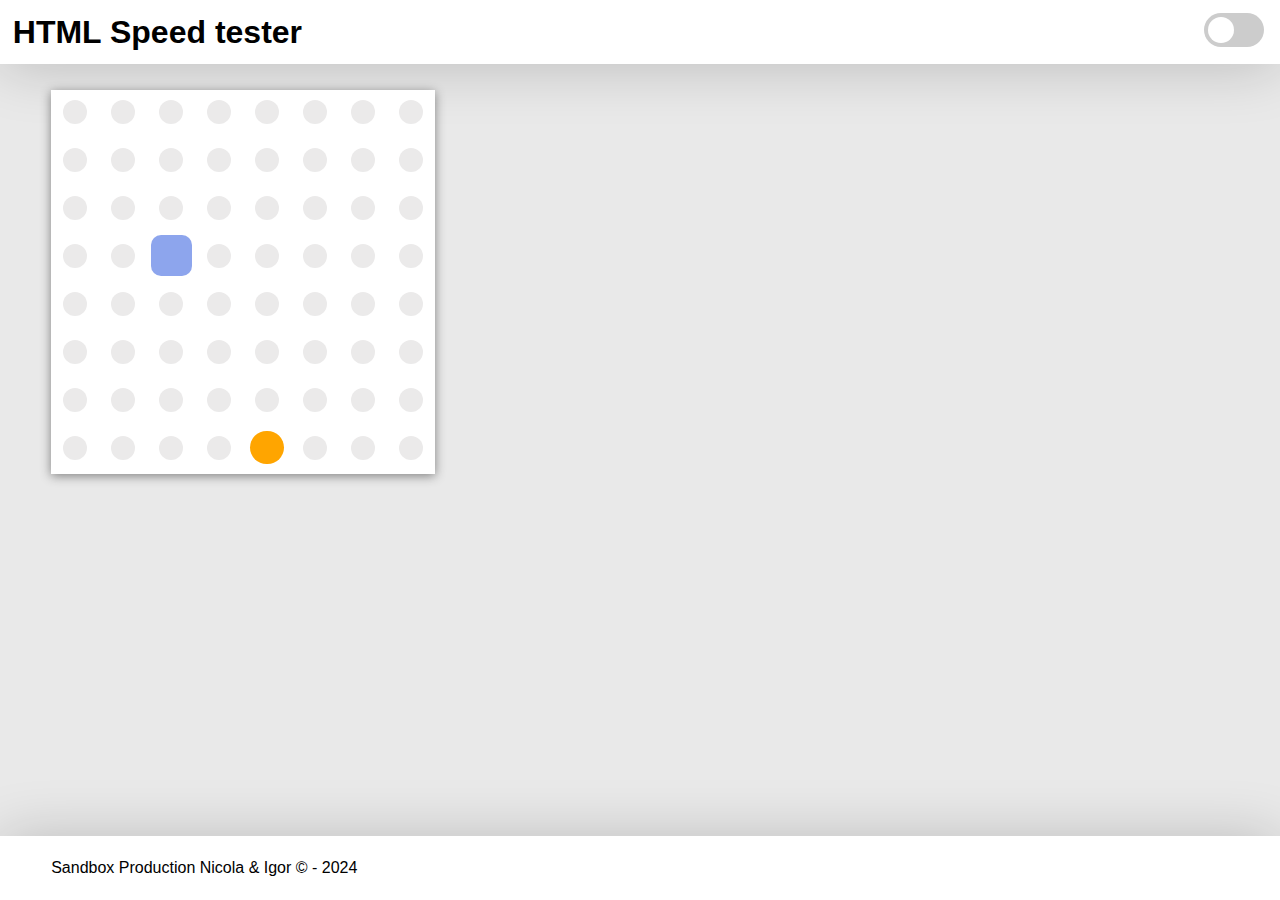
==== surprise.html @ a3264179 "somewhat implemented surprise" ====
<!DOCTYPE html>
<html lang="en">
<head>
    <meta charset="UTF-8">
    <meta name="viewport" content="width=device-width, initial-scale=1.0">
    <title>🏁HTML-Speed tester🏁</title>
    <link rel="stylesheet" href="./style.css"/>
    <link rel="stylesheet" href="./Styles/components/slider.css"/>
    <link rel="stylesheet" href="./Styles/Animations/loadingAnimation.css"/>
    <link rel="stylesheet" href="./Styles/surprise.css"/>
</head>
<body class="Body">
    <header class="Header">
        <h1 class="Title">HTML Speed tester</h1>
        <div class="switch">
            <label class="theme-switch" for="checkbox">
                <input type="checkbox" id="checkbox" />
                <div class="slider round"></div>
            </label>
        </div>
    </header>
    <div class="Container">

    <div class="grid-container">
        
    </div>
    </div>

    <script src="./Scripts/surprise.js"></script>
    <footer class="Footer"><p>Sandbox Production Nicola & Igor © - 2024</p></footer>
</body>
</html>
---- style.css ----
:root{
    --background-colour: #e9e9e9;
    --background-container-colour: #ffffff;
    --field-background: #e9e9e9;
    --box-shadow: #00000033;
    --box-shadow-dark: #808080;
    --accent-color: #4169e1;
    --accent-color-hover: #3555b4;
    --text-colour: #000;
    --button-text-colour: #fff;
}

[data-theme="dark"]{
    --background-colour: #3f3f3f;
    --background-container-colour: #272727;
    --field-background: #2e2e2e;
    --box-shadow: #d6d6d6;
    --box-shadow-dark: #808080;
    --accent-color: #484fad;
    --accent-color-hover: #4f56bd;
    --text-colour: #fff;
}

body{
    font-family: Arial, Helvetica, sans-serif;
    margin: 0;
    padding: 0;
    height: 100vh;
    background-color: var(--background-colour);
    color: var(--text-colour);
}

p{
    margin: 0;
}

.Body{
    display: grid;
    grid-template-rows: 4rem auto 4rem;
}

.Header, .InputRow{            
    display: flex;
    flex-direction: row;
    align-content: center;
    align-items: center;
}

.Header{
    display: flex;
    flex-direction: row;
    justify-content: space-between;
    align-items: center;
    background-color: var(--background-container-colour);
    height: 100%;
    box-shadow: 0px 2px 60px var(--box-shadow);
}

.Container{
    font-family: Arial, Helvetica, sans-serif;
    padding: 2% 4%;
    height: 93%;
    width: 92%;
    display: flex;
    flex-direction: column;
    justify-content: start;
}

.NavContainer{
    width: 100%;
    height: max-content;
    display: flex;
    flex-direction: row;
    flex-wrap: wrap;
    justify-content: space-between;
}

.InteractionContainer{
    width: max-content;
    display: flex;
    flex-wrap: wrap;
    justify-content: space-evenly;
    height: 3rem;
}

.InputRow{
    background-color: var(--background-container-colour);
    box-shadow: 0px 2px 10px var(--box-shadow-dark);
    height: 100%;
    justify-content: space-around;
    width: 25rem;
}

.StopWatchContainer{
    background-color: var(--background-container-colour);
    box-shadow: 0px 2px 10px var(--box-shadow-dark);
    margin: 0 1rem;
    width: 9rem;
    display: flex;
    justify-content: center;
    align-items: center;
}

.inputBtn{
    display: flex;
    justify-content: center;
    align-items: center;
    background-color: var(--accent-color);
    color: var(--button-text-colour);
    border: none;
    height: 2rem;
    min-width: 5rem;
    padding: 3%;
    text-align: center;
    transition: 1s;
}

.inputBtn:hover{
    transition: 0.25s;
    transform: scale(1.1);
    cursor: pointer;
    background-color: var(--accent-color-hover);
}

.Title{
    margin: 0;
    padding: 0;
    margin-left: 1%;
}

.TestItemContainer{
    position: relative;
    background-color: var(--background-container-colour);
    box-shadow: 0px 2px 10px var(--box-shadow-dark);
    margin: 0;
    margin-top: 2rem;
    width: 100%;
    height: 90%;
    max-height: 65vh;
    display: flex;
    flex-direction: row;
    flex-wrap: wrap;
    justify-content: center;
    border: var(--background-container-colour) 2% solid;
    align-items: flex-start;
    align-content: flex-start;
    overflow-y: scroll;
}

.TestContainer{
    margin: 5px;
    padding: 5px;
    width: 80px;
    min-width: fit-content;
    text-align: center;
    
    box-shadow: 0px 2px 3px var(--box-shadow-dark);
    background-color: var(--field-background);
}

.TestContainer:hover{
    cursor: pointer;
    transform: scale(1.1);
    filter: brightness(0.9);
}

.Footer{
    background-color: var(--background-container-colour);
    color: var(--text-colour);
    height: 100%;
    padding: 0 4%;
    box-shadow: 0px 2px 60px var(--box-shadow);

    display: flex;
    align-items: center;
}

#NumberInput{
    border: none;
    border-bottom: var(--accent-color) 0.15rem solid;
    color: var(--text-colour);
    background-color: var(--background-colour);
    border-top-left-radius: 3px;
    border-top-right-radius: 3px;
    height: 1.75rem;
}
---- Styles/components/slider.css ----
.switch {
    padding-right: 1rem;
}
    
.theme-switch {
  display: inline-block;
  height: 34px;
  position: relative;
  width: 60px;
}

.theme-switch input {
  display:none;
}

.slider {
  background-color: #ccc;
  bottom: 0;
  cursor: pointer;
  left: 0;
  position: absolute;
  right: 0;
  top: 0;
  transition: .4s;
}

.slider:before {
  background-color: #fff;
  bottom: 4px;
  content: "";
  height: 26px;
  left: 4px;
  position: absolute;
  transition: .4s;
  width: 26px;
}

input:checked + .slider {
  background-color: var(--background-colour);
}

input:checked + .slider:before {
  transform: translateX(26px);
}

.slider.round {
  border-radius: 34px;
}

.slider.round:before {
  border-radius: 50%;
}
---- Styles/Animations/loadingAnimation.css ----
/* Source: https://css-loaders.com/factory/ */
.FactoryLoader {
    position: absolute;
    align-self: center;

    width: 90px;
    height: 14px;
    box-shadow: 0 3px 0 var(--text-colour);
    clip-path: inset(-40px 0 -5px)
  }
  .FactoryLoader:before {
    content: "";
    position: absolute;
    inset: auto calc(50% - 17px) 0;
    height: 50px;
    --g:no-repeat linear-gradient(var(--accent-color) 0 0);
    background: var(--g),var(--g),var(--g),var(--g);
    background-size: 16px 14px;
    animation:
      l7-1 2s infinite linear,
      l7-2 2s infinite linear;
  }
  @keyframes l7-1 {
    0%,
    100%  {background-position: 0 -50px,100% -50px}
    17.5% {background-position: 0 100%,100% -50px,0 -50px,100% -50px}
    35%   {background-position: 0 100%,100% 100% ,0 -50px,100% -50px}
    52.5% {background-position: 0 100%,100% 100% ,0 calc(100% - 16px),100% -50px}
    70%,
    98%  {background-position: 0 100%,100% 100% ,0 calc(100% - 16px),100% calc(100% - 16px)}
  }
  @keyframes l7-2 {
    0%,70% {transform:translate(0)}
    100%  {transform:translate(200%)}
  }
---- Styles/surprise.css ----
.grid-container{
    display: inline-grid;
    background-color: var(--background-container-colour);
    box-shadow: 0px 2px 10px var(--box-shadow-dark);
    width: 30vw;
    height: 30vw;
}

.grid-item{
    text-align: center;
    align-content: center;
}

.grid-item::before{
    content: '';
    display: inline-block;
    width: 50%;
    height: 50%;
    -moz-border-radius: 7.5px;
    -webkit-border-radius: 7.5px;
    border-radius: 100%;
    background-color: rgb(235, 234, 234);
    transition: 0.25s;
}

.grid-item.snake-block::before{
    content: '';
    display: inline-block;
    width: 85%;
    height: 85%;
    border-radius: 10px;
    background-color: var(--accent-color);
}

.grid-item.snake-head-block::before{
     opacity: 0.6;
}

.grid-item.snake-tail-block::before{
    filter: brightness(0.7);
}

.grid-item.collision-block::before{
    background-color: red;
}

.grid-item.fruit-block::before{
    content: '';
    display: inline-block;
    width: 70%;
    height: 70%;
    border-radius: 100%;
    background-color: orange;
}
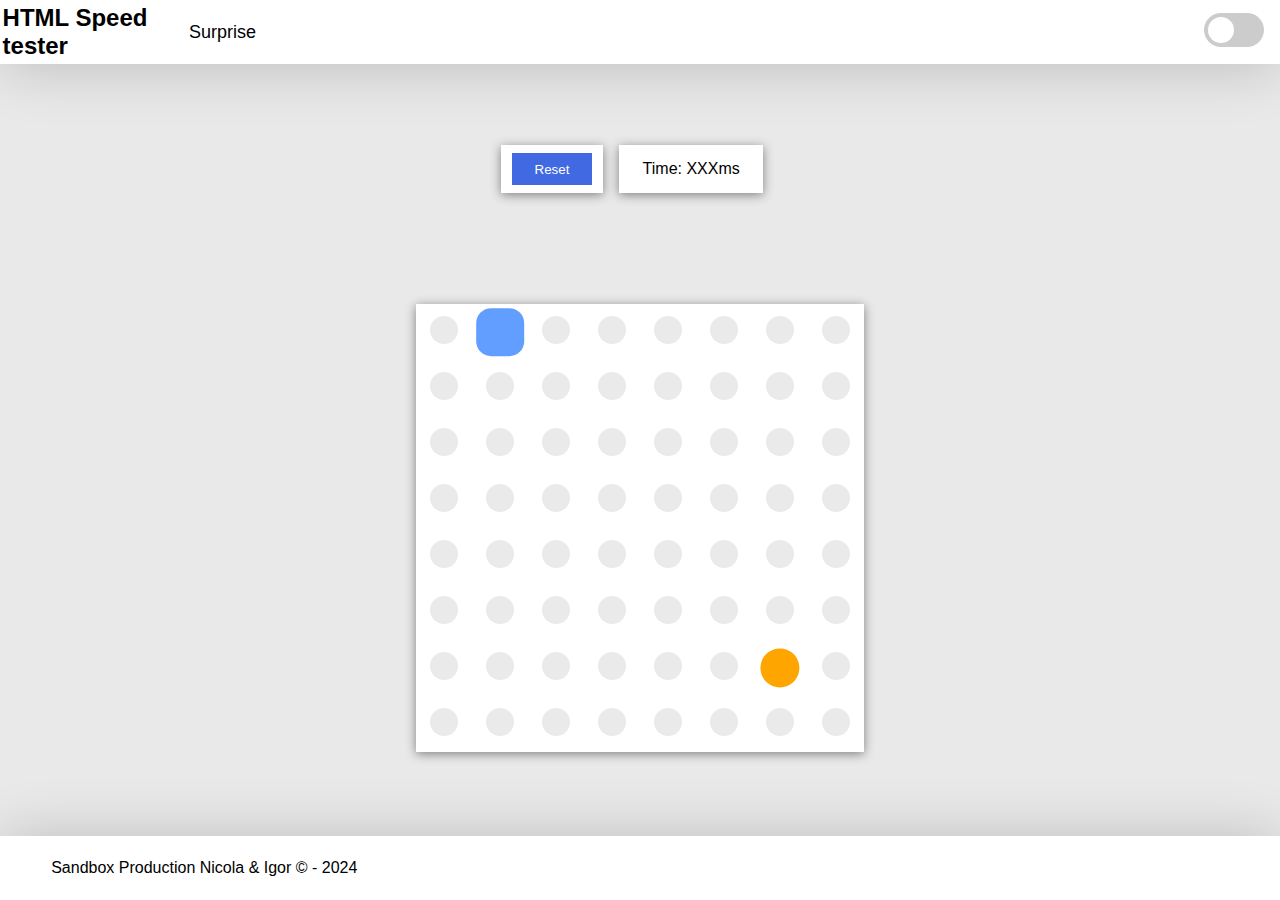
==== commit d9b551b5: "implemented animations" ====
--- a/surprise.html
+++ b/surprise.html
@@ -11,7 +11,10 @@
 </head>
 <body class="Body">
     <header class="Header">
-        <h1 class="Title">HTML Speed tester</h1>
+        <div class="Link-Container">
+        <a href="index.html" class="Title">HTML Speed tester</a>
+        <a href="./surprise.html" class="SecondaryPage">Surprise</a>
+        </div>
         <div class="switch">
             <label class="theme-switch" for="checkbox">
                 <input type="checkbox" id="checkbox" />
@@ -20,7 +23,14 @@
         </div>
     </header>
     <div class="Container">
-
+        <div class="InteractionContainer MiniGame">
+            <form class="InputRow" id="inputRow">
+                <button type="submit" class="inputBtn">Reset</button>
+            </form>
+            <div class="StopWatchContainer">
+                <p id="StopWatchDisplay">Time: XXXms</p>
+            </div>
+        </div>
     <div class="grid-container">
         
     </div>
--- a/style.css
+++ b/style.css
@@ -56,6 +56,14 @@
     box-shadow: 0px 2px 60px var(--box-shadow);
 }
 
+.Link-Container{
+    display: flex;
+    justify-content: space-evenly;
+    width: 20vw;
+    flex-direction: row;
+    align-items: center;
+}
+
 .Container{
     font-family: Arial, Helvetica, sans-serif;
     padding: 2% 4%;
@@ -122,10 +130,21 @@
     background-color: var(--accent-color-hover);
 }
 
+.Title, .SecondaryPage{
+    margin: 0;
+    padding: 0;
+    color: var(--text-colour);
+    text-decoration: none;
+}
+
+.SecondaryPage{
+    font-size: large;
+}
+
 .Title{
-    margin: 0;
-    padding: 0;
+    font-size: x-large;
     margin-left: 1%;
+    font-weight: bold;
 }
 
 .TestItemContainer{
--- a/Styles/surprise.css
+++ b/Styles/surprise.css
@@ -2,13 +2,23 @@
     display: inline-grid;
     background-color: var(--background-container-colour);
     box-shadow: 0px 2px 10px var(--box-shadow-dark);
-    width: 30vw;
-    height: 30vw;
+    width: 35vw;
+    height: 35vw;
+    margin: auto auto;
+}
+
+.InteractionContainer.MiniGame {
+    margin: auto;
+}
+
+.InteractionContainer.MiniGame .InputRow{
+    width: 8vw;
 }
 
 .grid-item{
     text-align: center;
     align-content: center;
+    position: relative;
 }
 
 .grid-item::before{
@@ -23,32 +33,73 @@
     transition: 0.25s;
 }
 
-.grid-item.snake-block::before{
+.grid-item::after {
     content: '';
-    display: inline-block;
+    position: absolute;
+    top: 50%;
+    left: 50%;
+    transform: translate(-50%, -50%);
+    width: 50%;
+    height: 50%;
+    border-radius: 50%;
+    transition: 0.25s;
+    z-index: 2; /* Ensure this is above ::before */
+}
+
+.grid-item.snake-block::after{
     width: 85%;
     height: 85%;
-    border-radius: 10px;
+    border-radius: 15px;
     background-color: var(--accent-color);
 }
 
-.grid-item.snake-head-block::before{
-     opacity: 0.6;
+.grid-item.snake-head-block::after{
+    animation: grow 0.5s forwards; 
+    filter: brightness(1.5);
 }
 
-.grid-item.snake-tail-block::before{
+.grid-item.snake-tail-block::after{
     filter: brightness(0.7);
+    animation: shrink 1s forwards; 
 }
 
-.grid-item.collision-block::before{
+.grid-item.collision-block::after{
     background-color: red;
 }
 
-.grid-item.fruit-block::before{
-    content: '';
-    display: inline-block;
+.grid-item.fruit-block::after{
     width: 70%;
     height: 70%;
-    border-radius: 100%;
     background-color: orange;
-}+}
+
+.animate-eat {
+    animation: eat 0.2s forwards;
+}
+
+@keyframes shrink {
+    from {
+        transform: translate(-50%, -50%) scale(1);
+    }
+    to {
+        transform: translate(-50%, -50%) scale(0);
+    }
+}
+
+@keyframes grow {
+    from {
+        transform: translate(-50%, -50%) scale(1.1);
+    }
+    to {
+        transform: translate(-50%, -50%) scale(1);
+    }
+}
+
+@keyframes eat {
+    100%, 0% {
+        transform: scale(1);
+    }
+    50% {
+        transform: scale(1.3);
+    }
+}
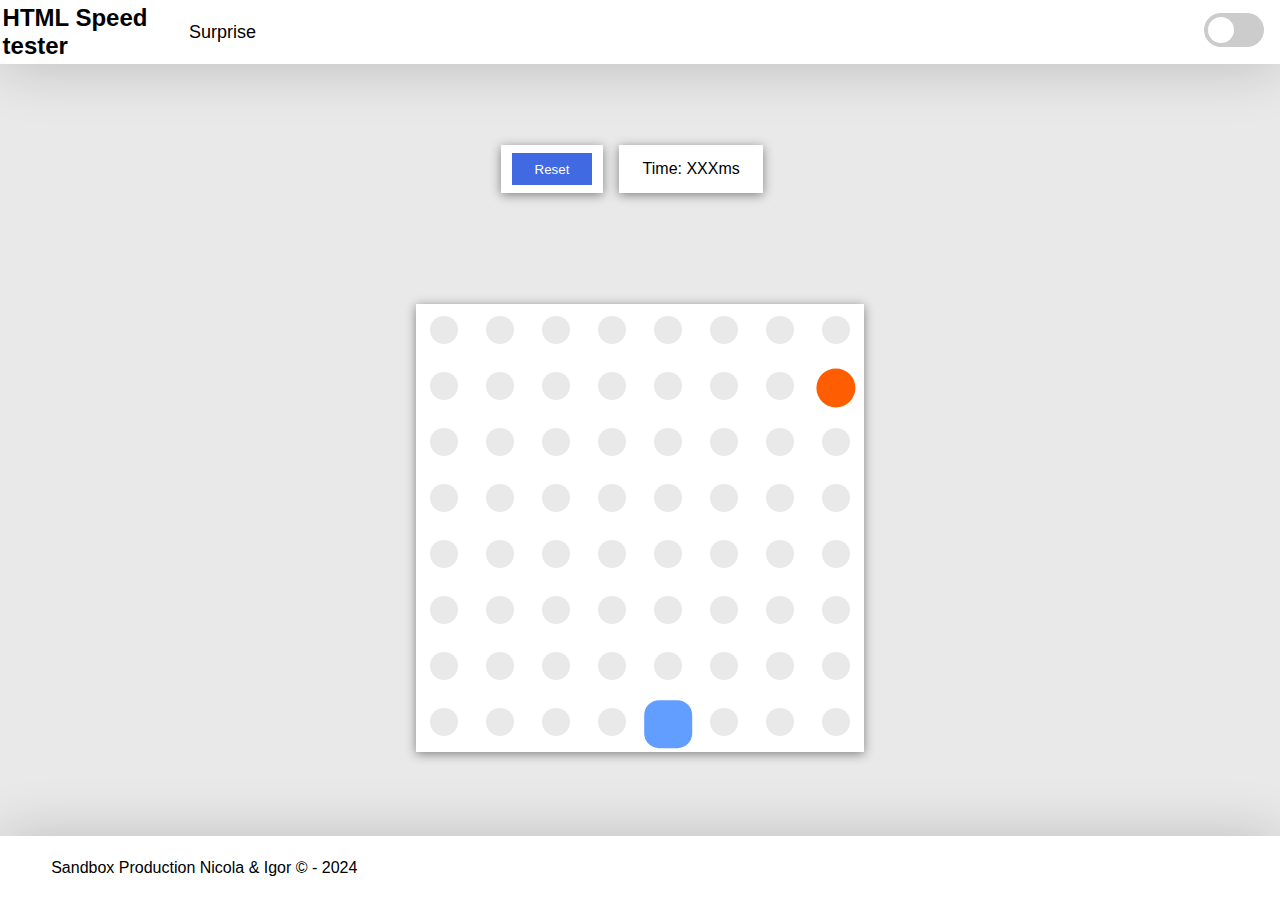
==== commit 3b2333e0: "Added darkmode for surprise" ====
--- a/surprise.html
+++ b/surprise.html
@@ -38,5 +38,6 @@
 
     <script src="./Scripts/surprise.js"></script>
     <footer class="Footer"><p>Sandbox Production Nicola & Igor © - 2024</p></footer>
+    <script src="./Scripts/darkmode.js"></script>
 </body>
 </html>--- a/Styles/surprise.css
+++ b/Styles/surprise.css
@@ -29,7 +29,7 @@
     -moz-border-radius: 7.5px;
     -webkit-border-radius: 7.5px;
     border-radius: 100%;
-    background-color: rgb(235, 234, 234);
+    background-color: var(--background-colour);
     transition: 0.25s;
 }
 
@@ -70,7 +70,7 @@
 .grid-item.fruit-block::after{
     width: 70%;
     height: 70%;
-    background-color: orange;
+    background-color: rgb(255, 94, 0);
 }
 
 .animate-eat {
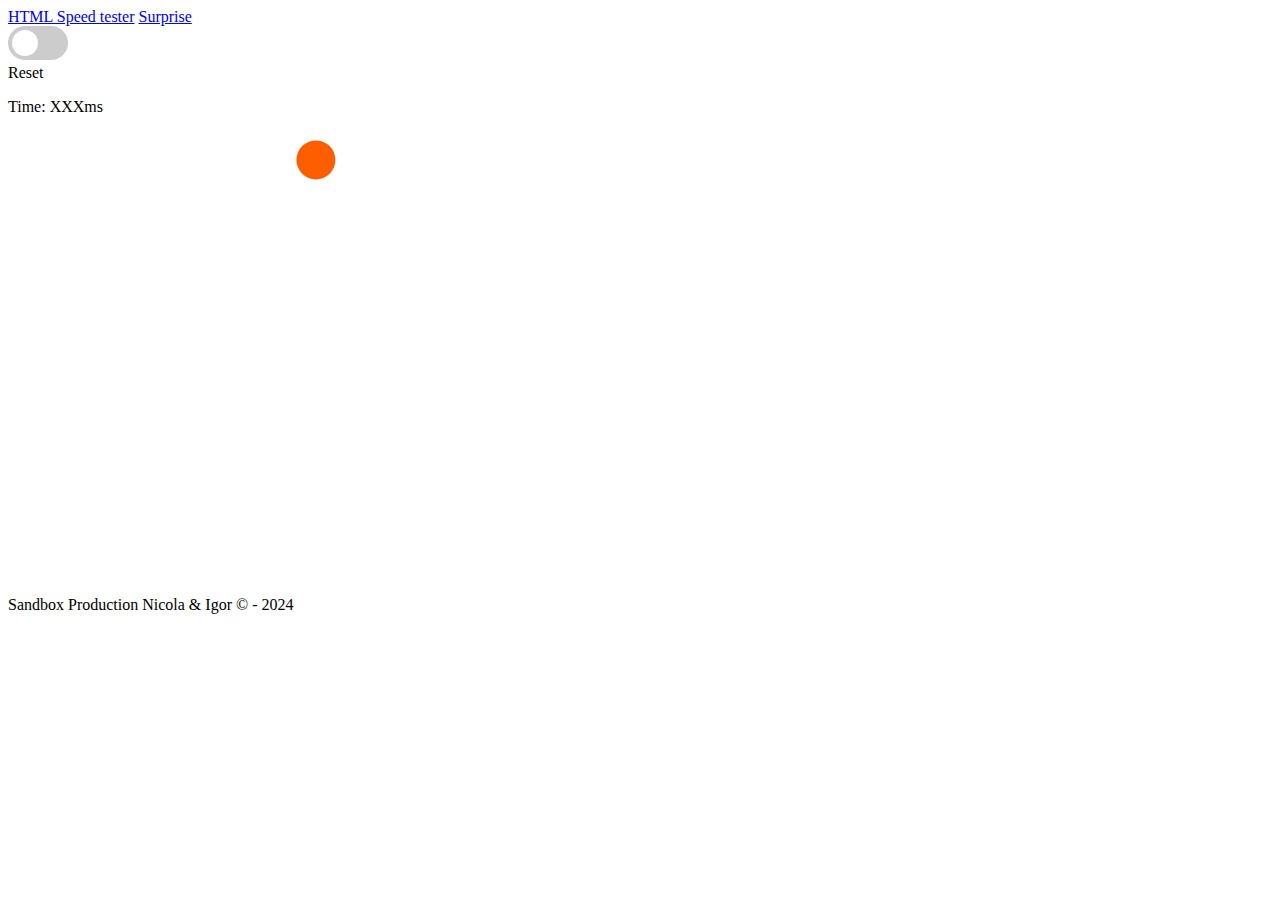
==== commit 2c061450: "fixed various issues with snake game" ====
--- a/surprise.html
+++ b/surprise.html
@@ -25,7 +25,7 @@
     <div class="Container">
         <div class="InteractionContainer MiniGame">
             <form class="InputRow" id="inputRow">
-                <button type="submit" class="inputBtn">Reset</button>
+                <div class="inputBtn resetBtn">Reset</div>
             </form>
             <div class="StopWatchContainer">
                 <p id="StopWatchDisplay">Time: XXXms</p>
--- a/Styles/surprise.css
+++ b/Styles/surprise.css
@@ -5,6 +5,13 @@
     width: 35vw;
     height: 35vw;
     margin: auto auto;
+}
+
+.resetBtn{
+    border-radius: 5px;
+    -webkit-user-select: none;
+  -ms-user-select: none;
+  user-select: none; 
 }
 
 .InteractionContainer.MiniGame {
@@ -43,7 +50,7 @@
     height: 50%;
     border-radius: 50%;
     transition: 0.25s;
-    z-index: 2; /* Ensure this is above ::before */
+    z-index: 2;
 }
 
 .grid-item.snake-block::after{
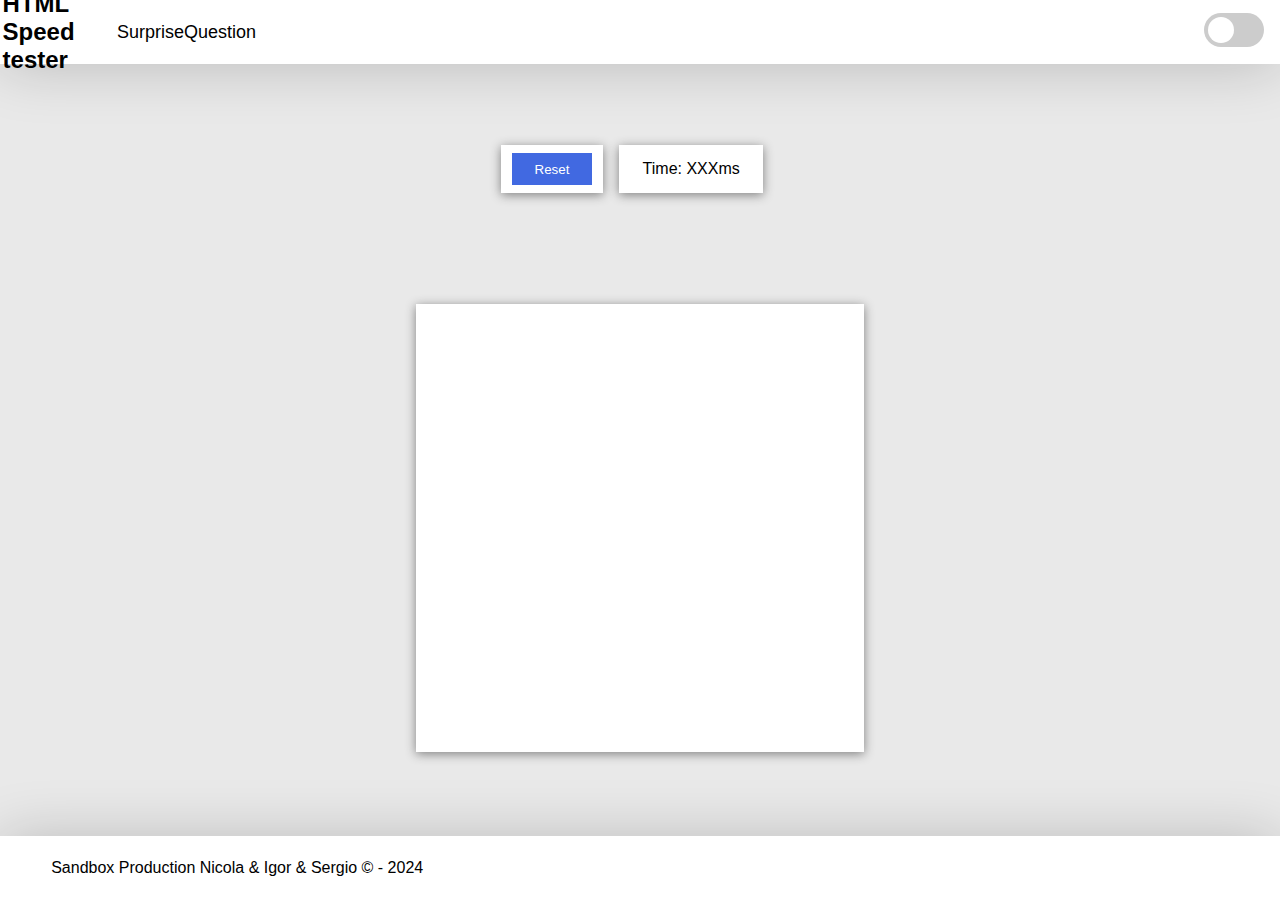
==== commit 503aa975: "SergioSeite" ====
--- a/surprise.html
+++ b/surprise.html
@@ -14,6 +14,7 @@
         <div class="Link-Container">
         <a href="index.html" class="Title">HTML Speed tester</a>
         <a href="./surprise.html" class="SecondaryPage">Surprise</a>
+        <a href="./question.html" class="ThirdPage">Question</a>
         </div>
         <div class="switch">
             <label class="theme-switch" for="checkbox">
@@ -25,7 +26,7 @@
     <div class="Container">
         <div class="InteractionContainer MiniGame">
             <form class="InputRow" id="inputRow">
-                <div class="inputBtn resetBtn">Reset</div>
+                <button type="submit" class="inputBtn">Reset</button>
             </form>
             <div class="StopWatchContainer">
                 <p id="StopWatchDisplay">Time: XXXms</p>
@@ -37,7 +38,7 @@
     </div>
 
     <script src="./Scripts/surprise.js"></script>
-    <footer class="Footer"><p>Sandbox Production Nicola & Igor © - 2024</p></footer>
+    <footer class="Footer"><p>Sandbox Production Nicola & Igor & Sergio © - 2024</p></footer>
     <script src="./Scripts/darkmode.js"></script>
 </body>
 </html>--- a/style.css
+++ b/style.css
@@ -0,0 +1,211 @@
+:root{
+    --background-colour: #e9e9e9;
+    --background-container-colour: #ffffff;
+    --field-background: #e9e9e9;
+    --box-shadow: #00000033;
+    --box-shadow-dark: #808080;
+    --accent-color: #4169e1;
+    --accent-color-hover: #3555b4;
+    --text-colour: #000;
+    --button-text-colour: #fff;
+}
+
+[data-theme="dark"]{
+    --background-colour: #3f3f3f;
+    --background-container-colour: #272727;
+    --field-background: #2e2e2e;
+    --box-shadow: #d6d6d6;
+    --box-shadow-dark: #808080;
+    --accent-color: #484fad;
+    --accent-color-hover: #4f56bd;
+    --text-colour: #fff;
+}
+
+body{
+    font-family: Arial, Helvetica, sans-serif;
+    margin: 0;
+    padding: 0;
+    height: 100vh;
+    background-color: var(--background-colour);
+    color: var(--text-colour);
+}
+
+p{
+    margin: 0;
+}
+
+.Body{
+    display: grid;
+    grid-template-rows: 4rem auto 4rem;
+}
+
+.Header, .InputRow{            
+    display: flex;
+    flex-direction: row;
+    align-content: center;
+    align-items: center;
+}
+
+.Header{
+    width: 100%;
+    display: flex;
+    flex-direction: row;
+    justify-content: space-between;
+    align-items: center;
+    background-color: var(--background-container-colour);
+    height: 100%;
+    box-shadow: 0px 2px 60px var(--box-shadow);
+}
+
+.Link-Container{
+    display: flex;
+    justify-content: space-evenly;
+    width: 20vw;
+    flex-direction: row;
+    align-items: center;
+}
+
+.Container{
+    font-family: Arial, Helvetica, sans-serif;
+    padding: 2% 4%;
+    height: 93%;
+    width: 92%;
+    display: flex;
+    flex-direction: column;
+    justify-content: start;
+}
+
+.NavContainer{
+    width: 100%;
+    height: max-content;
+    display: flex;
+    flex-direction: row;
+    flex-wrap: wrap;
+    justify-content: space-between;
+}
+
+.InteractionContainer{
+    width: max-content;
+    display: flex;
+    flex-wrap: wrap;
+    justify-content: space-evenly;
+    height: 3rem;
+}
+
+.InputRow{
+    background-color: var(--background-container-colour);
+    box-shadow: 0px 2px 10px var(--box-shadow-dark);
+    height: 100%;
+    justify-content: space-around;
+    width: 25rem;
+}
+
+.StopWatchContainer{
+    background-color: var(--background-container-colour);
+    box-shadow: 0px 2px 10px var(--box-shadow-dark);
+    margin: 0 1rem;
+    width: 9rem;
+    display: flex;
+    justify-content: center;
+    align-items: center;
+}
+
+.inputBtn{
+    display: flex;
+    justify-content: center;
+    align-items: center;
+    background-color: var(--accent-color);
+    color: var(--button-text-colour);
+    border: none;
+    height: 2rem;
+    min-width: 5rem;
+    padding: 3%;
+    text-align: center;
+    transition: 1s;
+}
+
+.inputBtn:hover{
+    transition: 0.25s;
+    transform: scale(1.1);
+    cursor: pointer;
+    background-color: var(--accent-color-hover);
+}
+
+.Title, .SecondaryPage, .ThirdPage{
+    margin: 0;
+    padding: 0;
+    color: var(--text-colour);
+    text-decoration: none;
+}
+
+.SecondaryPage{
+    font-size: large;
+}
+
+.ThirdPage{
+    font-size: large;
+}
+
+
+.Title{
+    font-size: x-large;
+    margin-left: 1%;
+    font-weight: bold;
+}
+
+.TestItemContainer{
+    position: relative;
+    background-color: var(--background-container-colour);
+    box-shadow: 0px 2px 10px var(--box-shadow-dark);
+    margin: 0;
+    margin-top: 2rem;
+    width: 100%;
+    height: 90%;
+    max-height: 65vh;
+    display: flex;
+    flex-direction: row;
+    flex-wrap: wrap;
+    justify-content: center;
+    border: var(--background-container-colour) 2% solid;
+    align-items: flex-start;
+    align-content: flex-start;
+    overflow-y: scroll;
+}
+
+.TestContainer{
+    margin: 5px;
+    padding: 5px;
+    width: 80px;
+    min-width: fit-content;
+    text-align: center;
+    
+    box-shadow: 0px 2px 3px var(--box-shadow-dark);
+    background-color: var(--field-background);
+}
+
+.TestContainer:hover{
+    cursor: pointer;
+    transform: scale(1.1);
+    filter: brightness(0.9);
+}
+
+.Footer{
+    background-color: var(--background-container-colour);
+    color: var(--text-colour);
+    height: 100%;
+    padding: 0 4%;
+    box-shadow: 0px 2px 60px var(--box-shadow);
+
+    display: flex;
+    align-items: center;
+}
+
+#NumberInput{
+    border: none;
+    border-bottom: var(--accent-color) 0.15rem solid;
+    color: var(--text-colour);
+    background-color: var(--background-colour);
+    border-top-left-radius: 3px;
+    border-top-right-radius: 3px;
+    height: 1.75rem;
+}